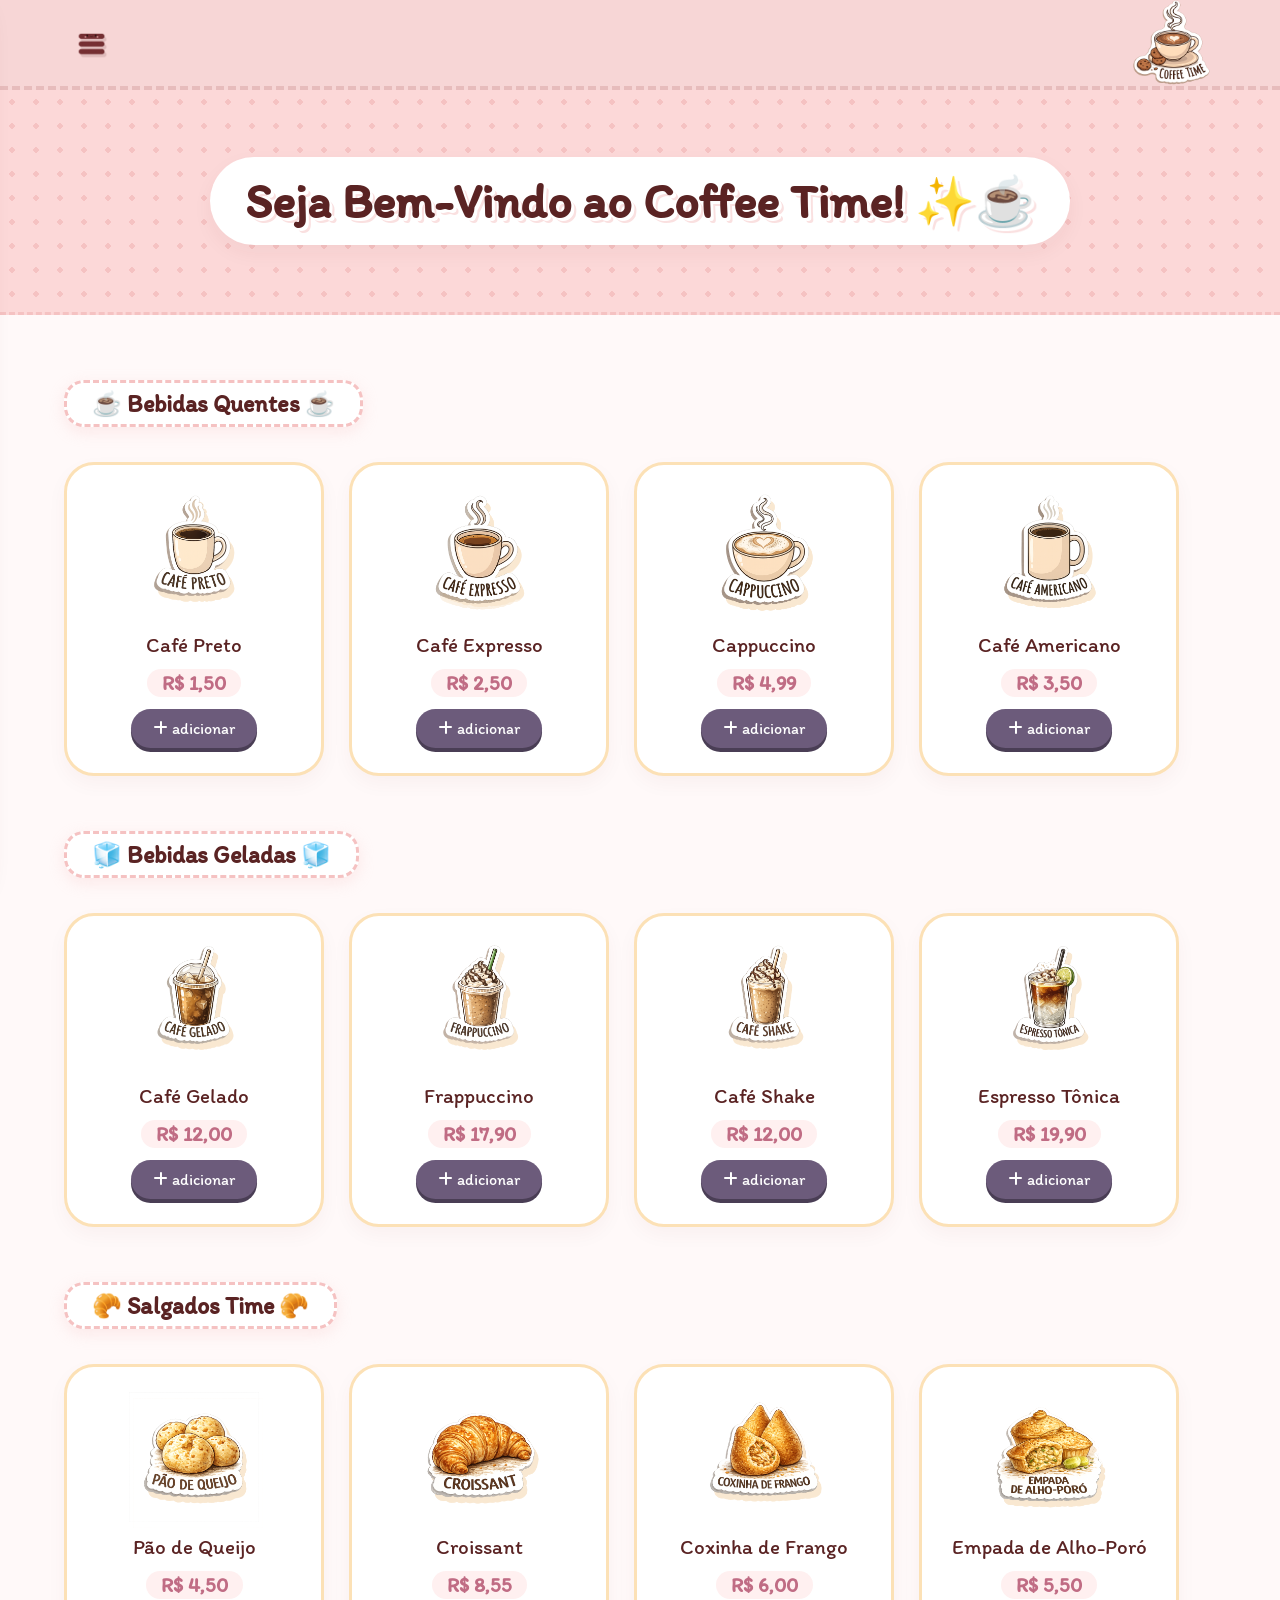
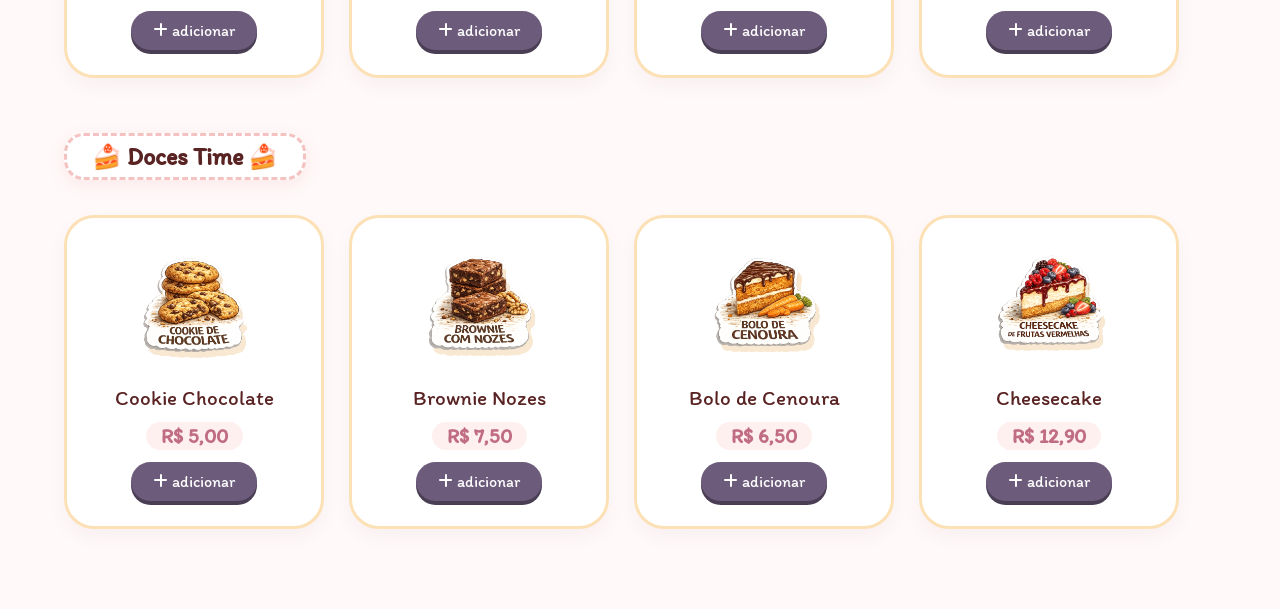
==== index.html @ a7d46ac8 "Configurações" ====
<!DOCTYPE html>
<html lang="pt-BR">

<head>
  <meta charset="UTF-8">
  <meta name="viewport" content="width=device-width, initial-scale=1.0">
  <title>Coffee Time</title>
  <link rel="stylesheet" href="https://cdnjs.cloudflare.com/ajax/libs/font-awesome/6.4.2/css/all.min.css">
  <link href="https://fonts.googleapis.com/css2?family=Itim&display=swap" rel="stylesheet">
  <link rel="stylesheet" href="style.css">
</head>

<body>
  <input type="checkbox" id="menu" class="menu-check" aria-hidden="true" tabindex="-1">

  <input type="radio" name="popup-grupo" id="popup-fechar-todos" class="popup-toggle" checked aria-hidden="true"
    tabindex="-1">
  <input type="radio" name="popup-grupo" id="popup-login-controle" class="popup-toggle" aria-hidden="true"
    tabindex="-1">
  <input type="radio" name="popup-grupo" id="popup-senha-controle" class="popup-toggle" aria-hidden="true"
    tabindex="-1">
  <input type="radio" name="popup-grupo" id="popup-registro-controle" class="popup-toggle" aria-hidden="true"
    tabindex="-1">
  <input type="radio" name="popup-grupo" id="popup-contato-controle" class="popup-toggle" aria-hidden="true"
    tabindex="-1">
  <input type="radio" name="popup-grupo" id="popup-config-controle" class="popup-toggle" aria-hidden="true"
    tabindex="-1">

  <nav class="sidebar" role="navigation" aria-label="Menu Lateral">
    <label for="menu" class="botao-fechar" tabindex="0" role="button" aria-label="Fechar menu lateral"
      onkeydown="if(event.key==='Enter'||event.key===' '){this.click(); event.preventDefault();}">&times;</label>

    <label for="popup-login-controle" class="usuario-menu" tabindex="0" role="button"
      aria-label="Área do usuário: Entrar ou Registrar"
      onkeydown="if(event.key==='Enter'||event.key===' '){this.click(); event.preventDefault()}">
      <div class="foto-perfil"><i class="fas fa-user-cookie" aria-hidden="true"></i></div>
      <span id="nome-usuario-sidebar">Entrar / Registrar</span>
    </label>

    <a href="#" id="btn-carrinho"><i class="fas fa-shopping-cart" aria-hidden="true"></i> <span>Carrinho</span></a>

    <label for="popup-contato-controle" class="link-menu-label" tabindex="0" role="button"
      onkeydown="if(event.key==='Enter'||event.key===' '){this.click(); event.preventDefault()}">
      <i class="fas fa-envelope" aria-hidden="true"></i> <span>Contato</span>
    </label>

    <a href="#" id="btn-acessibilidade"><i class="fas fa-universal-access" aria-hidden="true"></i>
      <span>Acessibilidade</span></a>
    
    <label for="popup-config-controle" class="link-menu-label" tabindex="0" role="button"
      onkeydown="if(event.key==='Enter'||event.key===' '){this.click(); event.preventDefault()}">
      <i class="fas fa-cog" aria-hidden="true"></i> <span>Configurações</span>
    </label>

    <a href="#"><i class="fas fa-question-circle" aria-hidden="true"></i> <span>Ajuda</span></a>
    <a href="#"><i class="fas fa-info-circle" aria-hidden="true"></i> <span>Sobre nós</span></a>
  </nav>

  <header class="topo">
    <div class="menu-container">
      <label for="menu" class="botao-menu" tabindex="0" role="button" aria-label="Abrir menu de navegação"
        onkeydown="if(event.key==='Enter'||event.key===' '){this.click(); event.preventDefault()}">
        <img src="imagens/menu-fofo.png" alt="Ícone de três barras horizontais para abrir o menu">
      </label>
    </div>
    <img src="imagens/Logo_Coffee_Time.png" alt="Logótipo Coffee Time - Uma xícara de café estilizada com corações"
      class="logo">
  </header>

  <section class="hero">
    <h1>Seja Bem-Vindo ao Coffee Time! ✨☕</h1>
  </section>

  <div class="popup-overlay login-overlay">
    <div class="popup-conteudo">
      <label for="popup-fechar-todos" class="popup-fechar">&times;</label>
      <h2 class="titulo-popup">✨ Área de Login ✨</h2>
      <form id="formulario-login" class="formulario-estilo" onsubmit="return false;">
        <input type="text" id="campo-usuario" placeholder="Usuário ou E-mail" required>
        <input type="password" placeholder="Senha" required>
        <button type="submit" class="btn-laranja">Entrar</button>
        <div class="botoes-alternativos">
          <label for="popup-senha-controle" class="link-clicavel">Esqueci a senha</label>
          <label for="popup-registro-controle" class="link-clicavel">Ainda não tem conta? Registrar</label>
        </div>
      </form>
    </div>
  </div>

  <div class="popup-overlay senha-overlay">
    <div class="popup-conteudo">
      <label for="popup-fechar-todos" class="popup-fechar">&times;</label>
      <h2 class="titulo-popup">🌸 Recuperar Senha 🌸</h2>
      <p class="texto-popup">Insira seu e-mail para receber as instruções de recuperação.</p>
      <form id="formulario-recuperar" class="formulario-estilo" onsubmit="return false;">
        <input type="email" id="campo-email-recuperar" placeholder="Seu e-mail cadastrado" required>
        <button type="submit" class="btn-laranja">Enviar Instruções</button>
        <div class="botoes-alternativos">
          <label for="popup-login-controle" class="link-clicavel">Voltar para o Login</label>
        </div>
      </form>
    </div>
  </div>

  <div class="popup-overlay registro-overlay">
    <div class="popup-conteudo">
      <label for="popup-fechar-todos" class="popup-fechar">&times;</label>
      <h2 class="titulo-popup">🌱 Criar Conta 🌱</h2>
      <form id="formulario-registro" class="formulario-estilo">
        <input type="text" id="campo-nome-registro" placeholder="Nome Completo" required>
        <input type="text" id="campo-usuario-registro" placeholder="Usuario" required>
        <input type="email" placeholder="E-mail" required>
        <input type="password" id="campo-senha-registro" placeholder="Criar senha" required>
        <input type="password" id="campo-confirmar-senha-registro" placeholder="Confirme sua senha" required>
        <button type="submit" class="btn-laranja">Cadastrar</button>
        <div class="botoes-alternativos">
          <label for="popup-login-controle" class="link-clicavel">Já tem uma conta? Entrar</label>
        </div>
      </form>
    </div>
  </div>

  <div class="popup-overlay contato-overlay">
    <div class="popup-conteudo">
      <label for="popup-fechar-todos" class="popup-fechar">&times;</label>
      <h2 class="titulo-popup">💌 Fale Conosco 💌</h2>
      <form id="formulario-contato" class="formulario-estilo" onsubmit="return false;">
        <input type="text" id="campo-nome-contato" placeholder="Seu Nome" required>
        <input type="email" placeholder="Seu E-mail" required>
        <input type="text" placeholder="Assunto" required>
        <textarea placeholder="Escreva sua mensagem aqui..." class="textarea-contato" rows="4" required></textarea>
        <button type="submit" class="btn-laranja">Enviar Mensagem</button>
      </form>
    </div>
  </div>

  <div class="popup-overlay config-overlay">
    <div class="popup-conteudo">
      <label for="popup-fechar-todos" class="popup-fechar">&times;</label>
      <h2 class="titulo-popup">⚙️ Configurações ⚙️</h2>
      <form id="formulario-config" class="formulario-estilo" onsubmit="return false;">
        
        <div class="item-config">
          <label for="cfg-notificacoes">🔔 Receber Promoções</label>
          <input type="checkbox" id="cfg-notificacoes" checked>
        </div>

        <div class="item-config">
          <label for="cfg-salvar-dados">💾 Lembrar Dados de Entrega</label>
          <input type="checkbox" id="cfg-salvar-dados" checked>
        </div>

        <div class="item-config-seletor">
          <label for="cfg-moeda">🪙 Moeda Preferencial:</label>
          <select id="cfg-moeda" class="seletor-config">
            <option value="BRL">Real (R$)</option>
            <option value="USD">Dólar ($)</option>
          </select>
        </div>

        <button type="submit" class="btn-laranja" style="margin-top: 15px;">Salvar Preferências ✨</button>
      </form>
    </div>
  </div>

  <div id="popup-acessibilidade" class="modal-acessibilidade">
    <div class="conteudo-modal-acc">
      <div class="topo-modal-acc">
        <h3>✨ Opções de Acessibilidade</h3>
        <button id="fechar-acessibilidade" class="btn-fechar-acc">&times;</button>
      </div>

      <div class="opcoes-acc">
        <div class="item-acc">
          <label for="acc-contraste">🖤 Alto Contraste</label>
          <input type="checkbox" id="acc-contraste">
        </div>

        <div class="item-acc-botoes">
          <span>🔍 Tamanho do Texto</span>
          <div class="grupo-botoes">
            <button id="acc-diminuir" title="Diminuir Texto">A-</button>
            <button id="acc-aumentar" title="Aumentar Texto">A+</button>
          </div>
        </div>

        <div class="item-acc">
          <label for="acc-sublinhado">🔗 Sublinhar Links</label>
          <input type="checkbox" id="acc-sublinhado">
        </div>

        <div class="item-acc">
          <label for="acc-inverter">🔄 Inverter Cores</label>
          <input type="checkbox" id="acc-inverter">
        </div>
      </div>
    </div>
  </div>

  <div id="modal-carrinho" class="modal-carrinho-fofo" style="display: none;">
    <div class="conteudo-carrinho">
      <div class="topo-carrinho">
        <h2>🛒 Seu Carrinho</h2>
        <button id="btn-fechar-carrinho">&times;</button>
      </div>

      <div id="itens-do-carrinho"></div>

      <div class="total-carrinho">
        <span>Total:</span>
        <span id="valor-total-carrinho">R$ 0,00</span>
      </div>

      <div class="dados-entrega-carrinho"
        style="padding: 10px; background: #FFF5E4; border-radius: 10px; margin-top: 10px; font-family: 'Itim'; text-align: left;">
        <h4 style="margin: 0 0 10px 0; color: #5A2323;">✨ Detalhes do Pedido</h4>

        <div style="margin-bottom: 8px;">
          <input type="text" id="cart-nome-cliente" placeholder="Seu Nome Completo"
            style="width: 100%; padding: 6px; border: 1px solid #FCE1B6; border-radius: 5px;" required>
        </div>

        <div style="margin-bottom: 8px;">
          <label style="color: #5A2323;">Opção de Retirada:</label>
          <select id="cart-tipo-entrega"
            style="width: 100%; padding: 6px; border: 1px solid #FCE1B6; border-radius: 5px;">
            <option value="Retirada">Retirada no Balcão 🏪</option>
            <option value="Delivery">Delivery / Entrega 🏍️</option>
          </select>
        </div>

        <div id="bloco-endereco-entrega" style="margin-bottom: 8px; display: none;">
          <input type="text" id="cart-endereco-cliente" placeholder="Endereço de Entrega (Rua, Nº, Bairro)"
            style="width: 100%; padding: 6px; border: 1px solid #FCE1B6; border-radius: 5px;">
        </div>

        <div style="margin-bottom: 8px;">
          <label style="color: #5A2323;">Forma de Pagamento:</label>
          <select id="cart-forma-pagamento"
            style="width: 100%; padding: 6px; border: 1px solid #FCE1B6; border-radius: 5px;">
            <option value="Pix">Pix ✨</option>
            <option value="Cartão">Cartão de Crédito/Débito 💳</option>
            <option value="Dinheiro">Dinheiro 💵</option>
          </select>
        </div>
      </div>

      <button id="btn-finalizar-pedido" style="margin-top: 15px;">Finalizar Pedido ✨</button>
    </div>
  </div>

  <main class="produtos">

    <h2><span class="titulo-categoria">☕ Bebidas Quentes ☕</span></h2>
    <div class="carrossel-container">
      <div class="grid">
        <div class="card">
          <img src="imagens/cafe-preto.png" alt="Café Preto" class="imagem-sticker">
          <h3>Café Preto</h3>
          <p class="preco">R$ 1,50</p>
          <button class="btn-adicionar"><i class="fas fa-plus"></i> adicionar</button>
        </div>
        <div class="card">
          <img src="imagens/cafe-expresso.png" alt="Café Expresso" class="imagem-sticker">
          <h3>Café Expresso</h3>
          <p class="preco">R$ 2,50</p>
          <button class="btn-adicionar"><i class="fas fa-plus"></i> adicionar</button>
        </div>
        <div class="card">
          <img src="imagens/cafe-cappuccino.png" alt="Cappuccino" class="imagem-sticker">
          <h3>Cappuccino</h3>
          <p class="preco">R$ 4,99</p>
          <button class="btn-adicionar"><i class="fas fa-plus"></i> adicionar</button>
        </div>
        <div class="card">
          <img src="imagens/cafe-americano.png" alt="Café Americano" class="imagem-sticker">
          <h3>Café Americano</h3>
          <p class="preco">R$ 3,50</p>
          <button class="btn-adicionar"><i class="fas fa-plus"></i> adicionar</button>
        </div>
      </div>
    </div>

    <h2><span class="titulo-categoria">🧊 Bebidas Geladas 🧊</span></h2>
    <div class="carrossel-container">
      <div class="grid">
        <div class="card">
          <img src="imagens/cafe-gelado.png" alt="Café Gelado" class="imagem-sticker">
          <h3>Café Gelado</h3>
          <p class="preco">R$ 12,00</p>
          <button class="btn-adicionar"><i class="fas fa-plus"></i> adicionar</button>
        </div>
        <div class="card">
          <img src="imagens/frappuccino.png" alt="Frappuccino" class="imagem-sticker">
          <h3>Frappuccino</h3>
          <p class="preco">R$ 17,90</p>
          <button class="btn-adicionar"><i class="fas fa-plus"></i> adicionar</button>
        </div>
        <div class="card">
          <img src="imagens/cafe-shake.png" alt="Café Shake" class="imagem-sticker">
          <h3>Café Shake</h3>
          <p class="preco">R$ 12,00</p>
          <button class="btn-adicionar"><i class="fas fa-plus"></i> adicionar</button>
        </div>
        <div class="card">
          <img src="imagens/espresso-tonica.png" alt="Espresso Tônica" class="imagem-sticker">
          <h3>Espresso Tônica</h3>
          <p class="preco">R$ 19,90</p>
          <button class="btn-adicionar"><i class="fas fa-plus"></i> adicionar</button>
        </div>
      </div>
    </div>

    <h2><span class="titulo-categoria">🥐 Salgados Time 🥐</span></h2>
    <div class="carrossel-container">
      <div class="grid">
        <div class="card">
          <img src="imagens/pao-de-queijo.png" alt="Pão de Queijo" class="imagem-sticker">
          <h3>Pão de Queijo</h3>
          <p class="preco">R$ 4,50</p>
          <button class="btn-adicionar"><i class="fas fa-plus"></i> adicionar</button>
        </div>
        <div class="card">
          <img src="imagens/croissant.png" alt="Croissant" class="imagem-sticker">
          <h3>Croissant</h3>
          <p class="preco">R$ 8,55</p>
          <button class="btn-adicionar"><i class="fas fa-plus"></i> adicionar</button>
        </div>
        <div class="card">
          <img src="imagens/coxinha-de-frango.png" alt="Coxinha de Frango" class="imagem-sticker">
          <h3>Coxinha de Frango</h3>
          <p class="preco">R$ 6,00</p>
          <button class="btn-adicionar"><i class="fas fa-plus"></i> adicionar</button>
        </div>
        <div class="card">
          <img src="imagens/empada-de-alho-poro.png" alt="Empada de Alho-Poró" class="imagem-sticker">
          <h3>Empada de Alho-Poró</h3>
          <p class="preco">R$ 5,50</p>
          <button class="btn-adicionar"><i class="fas fa-plus"></i> adicionar</button>
        </div>
      </div>
    </div>

    <h2><span class="titulo-categoria">🍰 Doces Time 🍰</span></h2>
    <div class="carrossel-container">
      <div class="grid">
        <div class="card">
          <img src="imagens/cookie-de-chocolate.png" alt="Cookie de Chocolate" class="imagem-sticker">
          <h3>Cookie Chocolate</h3>
          <p class="preco">R$ 5,00</p>
          <button class="btn-adicionar"><i class="fas fa-plus"></i> adicionar</button>
        </div>
        <div class="card">
          <img src="imagens/brownie-com-nozes.png" alt="Brownie com Nozes" class="imagem-sticker">
          <h3>Brownie Nozes</h3>
          <p class="preco">R$ 7,50</p>
          <button class="btn-adicionar"><i class="fas fa-plus"></i> adicionar</button>
        </div>
        <div class="card">
          <img src="imagens/bolo-de-cenoura.png" alt="Bolo de Cenoura" class="imagem-sticker">
          <h3>Bolo de Cenoura</h3>
          <p class="preco">R$ 6,50</p>
          <button class="btn-adicionar"><i class="fas fa-plus"></i> adicionar</button>
        </div>
        <div class="card">
          <img src="imagens/cheesecake-de-frutas-vermelhas.png" alt="Cheesecake de Frutas Vermelhas"
            class="imagem-sticker">
          <h3>Cheesecake</h3>
          <p class="preco">R$ 12,90</p>
          <button class="btn-adicionar"><i class="fas fa-plus"></i> adicionar</button>
        </div>
      </div>
    </div>

  </main>

  <script src="loja.js"></script>
</body>

</html>
---- style.css ----
/*ANOTAÇÕES DE PAULA: 
  Use esses espaços com barra e * para fazer anotações, 
  deixar lembretes, dicas e explições de cada coisa do codigo faz.
  Isso deixará o código mais organizado e menus confuso. 
  Bjs da Paula <3 */

/*CONFIGURAÇÕES GERAIS*/
* {
  margin: 0;
  padding: 0;
  box-sizing: border-box;
}

html {
  font-size: 16px; /* Base para o cálculo do rem */
}

body {
  font-family: 'Itim', cursive, sans-serif;
  background: #FFF9F9;
  overflow-x: hidden;
  color: #5A2323;
}

/*HEADER / TOPO*/
.topo {
  height: 90px;
  background: #F7D6D6;
  display: flex;
  align-items: center;
  justify-content: space-between;
  padding: 0 5%;
  position: sticky;
  top: 0;
  z-index: 1000;
  border-bottom: 4px dashed #E7BCBC;
  /*Borda tracejada estilo craft*/
}

.logo {
  height: 90px;
  width: auto;
  transition: transform 0.3s ease;
}

.logo:hover {
  transform: scale(1.08) rotate(2deg);
  /*Efeito dinâmico fofo ao passar o mouse*/
}

.botao-menu {
  display: inline-block;
  transition: transform 0.2s ease;
}

.botao-menu:hover {
  transform: scale(1.1);
}

.botao-menu img {
  width: 55px;
  cursor: pointer;
  filter: drop-shadow(2px 3px 0px rgba(90, 35, 35, 0.15));
}

/*SIDEBAR*/
.menu-check,
.popup-toggle {
  display: none !important;
}

.sidebar {
  position: fixed;
  top: 0;
  left: -280px;
  width: 260px;
  height: 100vh;
  background: #FFF0F0;
  transition: all 0.4s cubic-bezier(0.175, 0.885, 0.32, 1.275);
  z-index: 9999;
  display: flex;
  flex-direction: column;
  box-shadow: 5px 0 25px rgba(90, 35, 35, 0.15);
  border-radius: 0 30px 30px 0;
  /*Bordas arredondadas*/
}

.menu-check:checked~.sidebar {
  left: 0;
}

.botao-fechar {
  position: absolute;
  top: 15px;
  right: 20px;
  font-size: 2rem; /* Mudado de 32px para relativo (2rem) */
  color: #A64B2A;
  cursor: pointer;
  font-weight: bold;
  transition: transform 0.2s;
}

.botao-fechar:hover {
  transform: scale(1.2) rotate(90deg);
  color: #5A2323;
}

/*LINK DA SIDEBAR*/
.usuario-menu {
  display: flex;
  align-items: center;
  gap: 12px;
  background: #FADCA5;
  padding: 35px 20px;
  cursor: pointer;
  border-bottom: 3px dashed #E9B360;
  border-radius: 0 30px 0 0;
}

.foto-perfil {
  width: 50px;
  height: 50px;
  background: #fff;
  border-radius: 50%;
  border: 3px solid #5A2323;
  display: flex;
  align-items: center;
  justify-content: center;
  font-size: 20px;
  color: #E9B360;
  box-shadow: inset 0 2px 5px rgba(0, 0, 0, 0.1);
}

.usuario-menu span {
  font-size: 1.125rem;
  color: #5A2323;
  font-weight: bold;
}

.sidebar a,
.link-menu-label {
  display: flex;
  align-items: center;
  gap: 15px;
  padding: 16px 22px;
  color: #5A2323;
  text-decoration: none;
  font-size: 1.125rem; /* Mudado de 18px para relativo (1.125rem) */
  cursor: pointer;
  transition: all 0.2s ease;
  border-radius: 15px;
  margin: 2px 10px;
}

.sidebar a:hover,
.link-menu-label:hover {
  background-color: #F7D6D6;
  color: #5A2323;
  transform: translateX(8px);
}

.sidebar i,
.link-menu-label i {
  width: 24px;
  text-align: center;
  font-size: 18px;
  color: #C06C84;
}

/*SEÇÃO HERO*/
.hero {
  min-height: 25vh;
  background-color: #FCD8D8;
  background-image: radial-gradient(#F5C2C2 15%, transparent 16%);
  background-size: 24px 24px;
  display: flex;
  align-items: center;
  justify-content: center;
  padding: 30px;
  border-bottom: 3px dashed #F5C2C2;
}

.hero h1 {
  font-size: clamp(1.8rem, 6vw, 3rem);
  color: #5A2323;
  text-shadow: 3px 3px 0px #ffffff, 5px 5px 0px rgba(245, 194, 194, 0.5);
  text-align: center;
  background: white;
  padding: 15px 35px;
  border-radius: 50px;
  box-shadow: 0 8px 20px rgba(90, 35, 35, 0.05);
}

/*POPUPS E POPUP OVERLAYS COM RADIO BUTTONS*/
.popup-overlay {
  position: fixed;
  inset: 0;
  background: rgba(90, 35, 35, 0.4);
  /*backdrop harmônico*/
  backdrop-filter: blur(4px);
  display: none;
  justify-content: center;
  align-items: center;
  z-index: 10000;
  padding: 20px;
}

/*Mapeamento de ativação via Radio Buttons*/
#popup-login-controle:checked~.login-overlay,
#popup-senha-controle:checked~.senha-overlay,
#popup-registro-controle:checked~.registro-overlay,
#popup-contato-controle:checked~.contato-overlay,
#popup-config-controle:checked~.config-overlay {
  display: flex;
}

.popup-conteudo {
  background: #FCE1B6;
  width: 100%;
  max-width: 420px;
  padding: 40px 30px;
  border-radius: 30px;
  position: relative;
  text-align: center;
  box-shadow: 0 15px 35px rgba(90, 35, 35, 0.2);
  border: 4px solid #FFF;
  animation: popupAparecer 0.4s cubic-bezier(0.175, 0.885, 0.32, 1.15);
}

/*A regra @keyframes permite controlar as etapas de uma animação especificando o visual do elemento em diferentes momentos. 
Você determina o que acontece desde o início (0%)) até o final da animação (100%)
Para um efeito de "pop-up", ele geralmente faz o elemento crescer do tamanho zero até o tamanho normal e surgir na tela, 
podendo adicionar um efeito de "quicar" (bounce)*/
@keyframes popupAparecer {
  from {
    transform: scale(0.8);
    opacity: 0;
  }

  to {
    transform: scale(1);
    opacity: 1;
  }
}

.titulo-popup {
  font-size: 1.625rem;
  color: #5A2323;
  margin-bottom: 20px;
}

.texto-popup {
  color: #723D3D;
  margin-bottom: 20px;
  font-size: 1rem;
}

.popup-fechar {
  position: absolute;
  top: 15px;
  right: 20px;
  font-size: 28px;
  color: #5A2323;
  cursor: pointer;
  font-weight: bold;
  transition: transform 0.2s;
}

.popup-fechar:hover {
  transform: scale(1.2);
}

/*FORMULÁRIOS COMPARTILHADOS*/
.formulario-estilo input,
.textarea-contato {
  width: 100%;
  padding: 14px 18px;
  margin-bottom: 15px;
  border: 2px solid #ffffff;
  border-radius: 18px;
  font-size: 1rem; /* Mudado de 16px para relativo (1rem) */
  outline: none;
  font-family: 'Itim', cursive;
  color: #5A2323;
  box-shadow: 0 4px 10px rgba(0, 0, 0, 0.02);
  transition: all 0.2s ease;
}

.formulario-estilo input:focus,
.textarea-contato:focus {
  border-color: #C06C84;
  box-shadow: 0 0 0 4px rgba(192, 108, 132, 0.15);
}

.textarea-contato {
  resize: none;
}

.btn-laranja {
  width: 100%;
  padding: 15px;
  background-color: #E28929;
  color: white;
  border: none;
  border-radius: 18px;
  font-size: 1.125rem;
  font-weight: bold;
  cursor: pointer;
  transition: all 0.3s cubic-bezier(0.175, 0.885, 0.32, 1.275);
  font-family: 'Itim', cursive;
  box-shadow: 0 6px 0px #B36210;
  margin-bottom: 10px;
}

.btn-laranja:hover {
  background-color: #ED9A3B;
  transform: translateY(-2px);
  box-shadow: 0 8px 0px #B36210;
}

.btn-laranja:active {
  transform: translateY(4px);
  box-shadow: 0 2px 0px #B36210;
}

/*ESTILOS DO POPUP DE CONFIGURAÇÃO*/
.item-config {
  display: flex;
  justify-content: space-between;
  align-items: center;
  padding: 12px 5px;
  border-bottom: 1px dashed #ffffff;
  font-size: 1.1rem;
  color: #5A2323;
  text-align: left;
}

.item-config label {
  cursor: pointer;
  flex-grow: 1;
}

.item-config input[type="checkbox"] {
  width: 20px;
  height: 20px;
  cursor: pointer;
  margin-bottom: 0;
}

.item-config-seletor {
  display: flex;
  flex-direction: column;
  gap: 8px;
  padding: 12px 5px;
  text-align: left;
  font-size: 1.1rem;
}

.seletor-config {
  width: 100%;
  padding: 10px;
  border-radius: 12px;
  border: 2px solid #ffffff;
  font-family: 'Itim', cursive;
  color: #5A2323;
  background-color: #ffffff;
  outline: none;
}

/*Ajustes de redirecionamento interno dos links nos Popups*/
.botoes-alternativos {
  display: flex;
  flex-direction: column;
  align-items: center;
  gap: 12px;
  margin-top: 20px;
}

.link-clicavel {
  color: #723D3D;
  text-decoration: none;
  border-bottom: 2px dashed #C06C84;
  font-size: 1rem;
  cursor: pointer;
  padding-bottom: 2px;
  transition: color 0.2s;
}

.link-clicavel:hover {
  color: #C06C84;
}

/* POPUP MODAL DE ACESSIBILIDADE */
.modal-acessibilidade {
    position: fixed;
    top: 0;
    left: 0;
    width: 100%;
    height: 100%;
    background-color: rgba(90, 35, 35, 0.4); /* Tom de café transparente */
    display: flex;
    justify-content: center;
    align-items: center;
    z-index: 10000;
    opacity: 0;
    pointer-events: none;
    transition: opacity 0.3s ease;
}

/* Quando tiver a classe 'ativo', o popup aparece */
.modal-acessibilidade.ativo {
    opacity: 1;
    pointer-events: auto;
}

.conteudo-modal-acc {
    background-color: white;
    padding: 25px;
    border-radius: 20px;
    width: 90%;
    max-width: 360px;
    box-shadow: 0 10px 30px rgba(90, 35, 35, 0.15);
    border: 3px solid #FCE1B6;
}

.topo-modal-acc {
    display: flex;
    justify-content: space-between;
    align-items: center;
    margin-bottom: 20px;
    border-bottom: 2px dashed #FCE1B6;
    padding-bottom: 12px;
}

.topo-modal-acc h3 {
    color: #5A2323;
    margin: 0;
    font-size: 1.25rem;
}

.btn-fechar-acc {
    background: #FFF0F0;
    border: none;
    font-size: 28px;
    cursor: pointer;
    color: #C06C84;
    width: 35px;
    height: 35px;
    border-radius: 50%;
    display: flex;
    align-items: center;
    justify-content: center;
    transition: all 0.2s;
}

.btn-fechar-acc:hover {
    background: #C06C84;
    color: white;
}

/* OPÇÕES INTERNAS */
.item-acc, .item-acc-botoes {
    display: flex;
    justify-content: space-between;
    align-items: center;
    padding: 14px 0;
    border-bottom: 1px dashed #F5EBE6;
    font-size: 1.125rem;
    color: #5A2323;
}

.item-acc label { cursor: pointer; flex-grow: 1; }
.item-acc input[type="checkbox"] { width: 18px; height: 18px; cursor: pointer; }

/*ACESSIBILIDADE ATIVA*/

/* 1. Alto Contraste */
body.acc-alto-contraste {
    background-color: #000000 !important;
    background-image: none !important;
    color: #FFFFFF !important;
}

body.acc-alto-contraste h1,
body.acc-alto-contraste h2,
body.acc-alto-contraste h3,
body.acc-alto-contraste p,
body.acc-alto-contraste span,
body.acc-alto-contraste label {
    background: #000000 !important;
    color: #FFFF00 !important;
    text-shadow: none !important;
}

body.acc-alto-contraste .topo,
body.acc-alto-contraste .sidebar,
body.acc-alto-contraste .card,
body.acc-alto-contraste .popup-conteudo,
body.acc-alto-contraste .conteudo-modal-acc,
body.acc-alto-contraste .usuario-menu {
    background-color: #000000 !important;
    border: 3px solid #FFFF00 !important;
    box-shadow: none !important;
}

body.acc-alto-contraste .btn-laranja,
body.acc-alto-contraste .btn-adicionar,
body.acc-alto-contraste #btn-finalizar-pedido,
body.acc-alto-contraste .btn-fechar-acc,
body.acc-alto-contraste #btn-fechar-carrinho {
    background-color: #000000 !important;
    color: #FFFF00 !important;
    border: 2px solid #FFFF00 !important;
    box-shadow: none !important;
    border-radius: 4px !important;
}

body.acc-alto-contraste .btn-laranja:hover,
body.acc-alto-contraste .btn-adicionar:hover,
body.acc-alto-contraste .sidebar a:hover,
body.acc-alto-contraste .link-menu-label:hover {
    background-color: #FFFF00 !important;
    color: #000000 !important;
}

body.acc-alto-contraste .sidebar a:hover span,
body.acc-alto-contraste .link-menu-label:hover span {
    background-color: #FFFF00 !important;
    color: #000000 !important;
}

body.acc-alto-contraste input,
body.acc-alto-contraste textarea,
body.acc-alto-contraste select {
    background-color: #000000 !important;
    color: #FFFFFF !important;
    border: 2px solid #FFFF00 !important;
}

body.acc-alto-contraste img,
body.acc-alto-contraste i {
    filter: brightness(1.2) contrast(1.5) !important; /* Deixa os ícones/imagens super acesos */
    background: transparent !important;
}

body.acc-alto-contraste .imagem-sticker,
body.acc-alto-contraste .botao-menu img,
body.acc-alto-contraste .logo {
    filter: drop-shadow(2px 2px 0px #FFFF00) drop-shadow(-2px -2px 0px #FFFF00) !important;
}

/* 2. Tamanho do Texto*/
.grupo-botoes button {
    background-color: #FFF0F0;
    border: 2px solid #FCE1B6;
    color: #5A2323;
    padding: 6px 14px;
    font-weight: bold;
    font-family: 'Itim', cursive;
    cursor: pointer;
    border-radius: 10px;
    margin-left: 5px;
    transition: all 0.2s;
    font-size: 1rem;
}

.grupo-botoes button:hover {
    background-color: #FCE1B6;
    transform: scale(1.05);
}

/* 3. Links e Botões Sublinhados */
body.acc-links-sublinhados a, 
body.acc-links-sublinhados button,
body.acc-links-sublinhados label {
    text-decoration: underline !important;
}

/* 4. Inverter Cores */
html.acc-inverter-cores {
  filter: invert(1) hue-rotate(180deg);
}

html.acc-inverter-cores .foto-perfil,
html.acc-inverter-cores .avatar-func,
html.acc-inverter-cores i {
  filter: invert(1) hue-rotate(180deg);
}

/*ACESSIBILIDADE (FOCO VISUAL)*/
/* Cria uma borda visível ao navegar via teclado (Tab) */
[tabindex="0"]:focus-visible,
a:focus-visible,
button:focus-visible,
input:focus-visible,
textarea:focus-visible,
select:focus-visible {
  outline: 3px solid #C06C84 !important;
  outline-offset: 3px;
}

/*Dá um feedback visual extra nos botões customizados quando focados*/
.link-clicavel:focus-visible,
.botao-menu:focus-visible,
.botao-fechar:focus-visible,
.link-menu-label:focus-visible {
  transform: scale(1.05);
  color: #C06C84;
}

/*PRODUTOS*/
.produtos {
  padding: 30px 0 60px 0;
}

.produtos h2 {
  text-align: left;
  margin: 35px 0 15px 0;
  padding: 0 5%;
}

.titulo-categoria {
  display: inline-block;
  background-color: #FFF;
  color: #5A2323;
  border: 3px dashed #F5C2C2;
  border-radius: 20px;
  padding: 6px 25px;
  font-size: 1.5rem; /* Equivalente a 24px */
  box-shadow: 0 5px 15px rgba(245, 194, 194, 0.3);
}

/*SCROLL CONTAINER (CARROSSEL)*/
.carrossel-container {
  max-width: 1300px;
  margin: 0 auto;
  position: relative;
}

.grid {
  display: flex;
  overflow-x: auto;
  scroll-behavior: smooth;
  gap: 25px;
  padding: 20px 5%;
  scroll-snap-type: x mandatory;
  -webkit-overflow-scrolling: touch;
}

/*Barra de rolagem horizontal*/
.grid::-webkit-scrollbar {
  height: 8px;
}

.grid::-webkit-scrollbar-track {
  background: #FFF0F0;
  border-radius: 10px;
}

.grid::-webkit-scrollbar-thumb {
  background: #F7D6D6;
  border-radius: 10px;
  border: 2px solid #FFF0F0;
}

/*CARDS DOS PRODUTOS ESTILO ADESIVO/STICKER*/
.card {
  flex: 0 0 260px;
  scroll-snap-align: center;
  background: #FFF;
  padding: 25px 20px;
  border-radius: 30px;
  text-align: center;
  display: flex;
  flex-direction: column;
  align-items: center;
  justify-content: space-between;
  gap: 12px;
  border: 3px solid #FCE1B6;
  box-shadow: 0 8px 20px rgba(90, 35, 35, 0.04);
  transition: all 0.3s cubic-bezier(0.175, 0.885, 0.32, 1.275);
}

.card:hover {
  transform: translateY(-8px) scale(1.02);
  border-color: #F5C2C2;
  box-shadow: 0 15px 30px rgba(245, 194, 194, 0.4);
}

.imagem-sticker {
  width: 130px;
  height: 130px;
  object-fit: contain;
  filter: drop-shadow(4px 6px 0px rgba(241, 197, 139, 0.4));
  transition: transform 0.3s ease;
}

.card:hover .imagem-sticker {
  transform: scale(1.1) rotate(-3deg);
}

.card h3 {
  color: #5A2323;
  font-size: 1.3125rem;
  font-weight: normal;
}

.card p.preco {
  color: #C06C84;
  font-size: 1.25rem;
  font-weight: bold;
  background: #FFF0F0;
  padding: 2px 15px;
  border-radius: 30px;
}

.btn-adicionar {
  background: #6C5B7B;
  color: #fff;
  border: none;
  padding: 10px 22px;
  border-radius: 20px;
  font-family: 'Itim', cursive;
  font-size: 16px;
  cursor: pointer;
  box-shadow: 0 4px 0px #4A3E55;
  transition: all 0.2s ease;
}

.btn-adicionar:hover {
  background: #7B698D;
  transform: translateY(-2px);
  box-shadow: 0 6px 0px #4A3E55;
}

.btn-adicionar:active {
  transform: translateY(2px);
  box-shadow: 0 2px 0px #4A3E55;
}

/*Carrinho*/
.modal-carrinho-fofo {
  position: fixed;
  top: 0;
  left: 0;
  width: 100%;
  height: 100%;
  background: rgba(90, 35, 35, 0.4);
  /* Fundo escurinho leve atrás */
  display: flex;
  align-items: center;
  justify-content: center;
  z-index: 5000;
  padding: 20px;
}

.conteudo-carrinho {
  background: #FFFDF9;
  border: 4px dashed #F5C2C2;
  border-radius: 30px;
  width: 100%;
  max-width: 420px;
  padding: 25px;
  box-shadow: 0 15px 30px rgba(90, 35, 35, 0.1);
  animation: abrirFofo 0.3s ease-out;
}

.topo-carrinho {
  display: flex;
  justify-content: space-between;
  align-items: center;
  border-bottom: 3px solid #FCE1B6;
  padding-bottom: 12px;
  margin-bottom: 15px;
}

.topo-carrinho h2 {
  font-size: 22px;
  color: #5A2323;
  margin: 0;
}

#btn-fechar-carrinho {
  background: #FFF0F0;
  border: none;
  color: #C06C84;
  font-size: 28px;
  cursor: pointer;
  width: 35px;
  height: 35px;
  border-radius: 50%;
  display: flex;
  align-items: center;
  justify-content: center;
  transition: all 0.2s;
}

#btn-fechar-carrinho:hover {
  background: #C06C84;
  color: white;
}

#itens-do-carrinho {
  max-height: 240px;
  overflow-y: auto;
  margin-bottom: 20px;
  padding-right: 5px;
}

.carrinho-vazio-txt {
  text-align: center;
  color: #a18181;
  font-style: italic;
  padding: 20px 0;
}

.total-carrinho {
  display: flex;
  justify-content: space-between;
  font-size: 18px;
  color: #5A2323;
  border-top: 3px solid #FCE1B6;
  padding-top: 15px;
  margin-bottom: 20px;
}

#btn-finalizar-pedido {
  width: 100%;
  background: #C06C84;
  color: white;
  border: none;
  padding: 12px;
  font-family: 'Itim', cursive;
  font-size: 18px;
  border-radius: 20px;
  cursor: pointer;
  box-shadow: 0 4px 0px #964F64;
  transition: all 0.1s;
}

#btn-finalizar-pedido:hover {
  transform: translateY(2px);
  box-shadow: 0 2px 0px #964F64;
}

@keyframes abrirFofo {
  from {
    transform: scale(0.9);
    opacity: 0;
  }

  to {
    transform: scale(1);
    opacity: 1;
  }
}
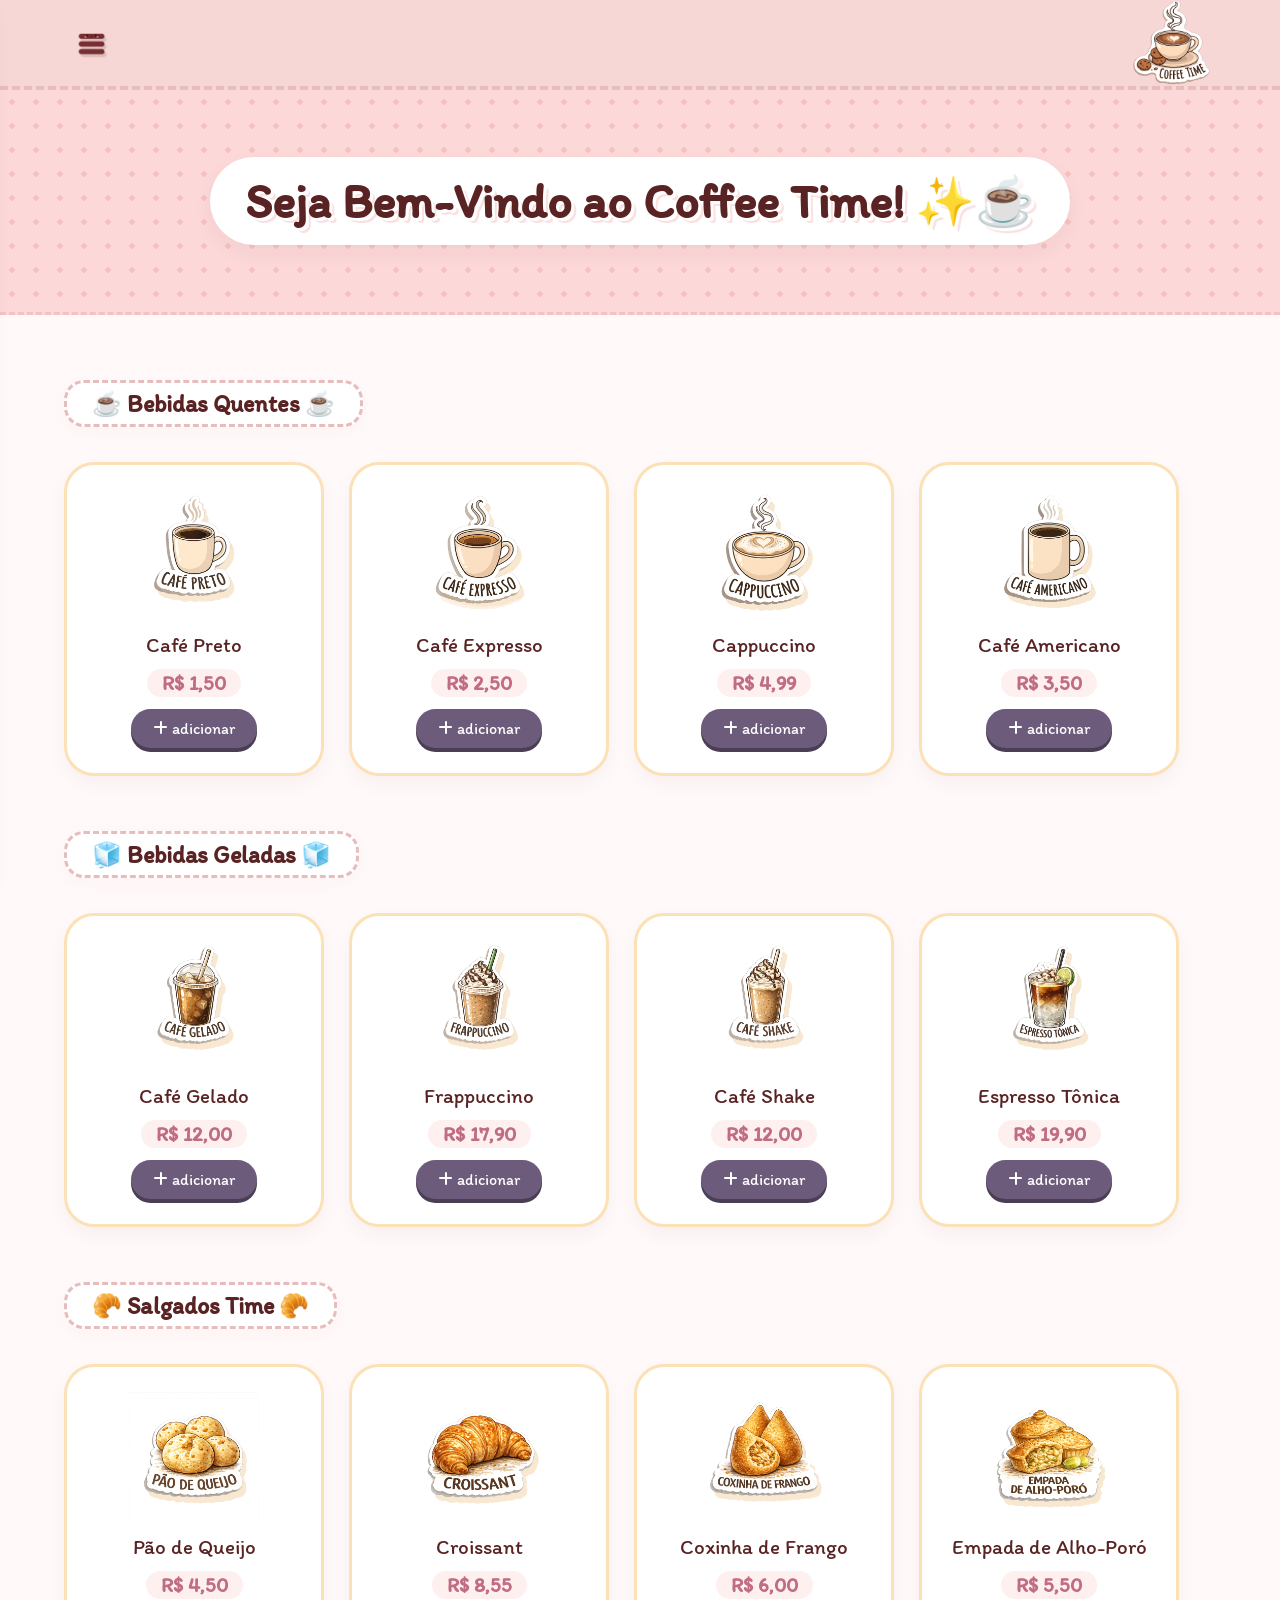
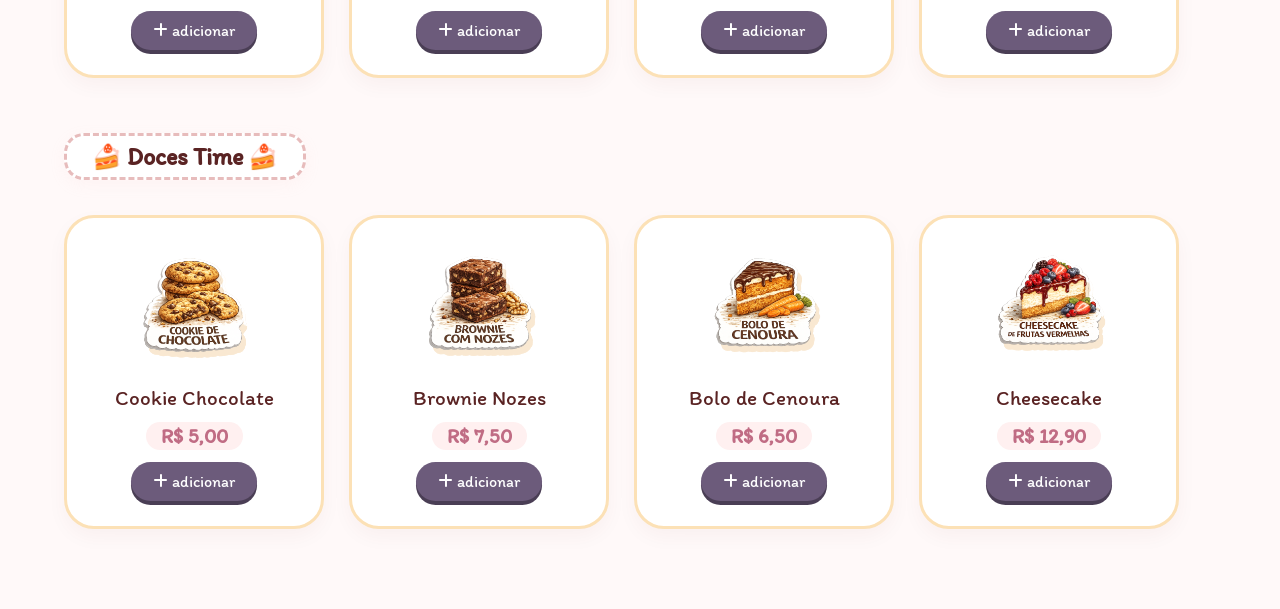
==== commit be4a4ba7: "Configurações" ====
--- a/index.html
+++ b/index.html
@@ -141,6 +141,11 @@
       <form id="formulario-config" class="formulario-estilo" onsubmit="return false;">
         
         <div class="item-config">
+          <label for="cfg-tema-escuro">🌙 Tema Escuro</label>
+          <input type="checkbox" id="cfg-tema-escuro">
+        </div>
+
+        <div class="item-config">
           <label for="cfg-notificacoes">🔔 Receber Promoções</label>
           <input type="checkbox" id="cfg-notificacoes" checked>
         </div>
@@ -212,18 +217,18 @@
       </div>
 
       <div class="dados-entrega-carrinho"
-        style="padding: 10px; background: #FFF5E4; border-radius: 10px; margin-top: 10px; font-family: 'Itim'; text-align: left;">
-        <h4 style="margin: 0 0 10px 0; color: #5A2323;">✨ Detalhes do Pedido</h4>
+        style="padding: 10px; background: var(--bg-carrinho-entrega); border-radius: 10px; margin-top: 10px; font-family: 'Itim'; text-align: left;">
+        <h4 style="margin: 0 0 10px 0; color: var(--cor-texto);">✨ Detalhes do Pedido</h4>
 
         <div style="margin-bottom: 8px;">
           <input type="text" id="cart-nome-cliente" placeholder="Seu Nome Completo"
-            style="width: 100%; padding: 6px; border: 1px solid #FCE1B6; border-radius: 5px;" required>
+            style="width: 100%; padding: 6px; border: 1px solid var(--borda-card); border-radius: 5px;" required>
         </div>
 
         <div style="margin-bottom: 8px;">
-          <label style="color: #5A2323;">Opção de Retirada:</label>
+          <label style="color: var(--cor-texto);">Opção de Retirada:</label>
           <select id="cart-tipo-entrega"
-            style="width: 100%; padding: 6px; border: 1px solid #FCE1B6; border-radius: 5px;">
+            style="width: 100%; padding: 6px; border: 1px solid var(--borda-card); border-radius: 5px;">
             <option value="Retirada">Retirada no Balcão 🏪</option>
             <option value="Delivery">Delivery / Entrega 🏍️</option>
           </select>
@@ -231,13 +236,13 @@
 
         <div id="bloco-endereco-entrega" style="margin-bottom: 8px; display: none;">
           <input type="text" id="cart-endereco-cliente" placeholder="Endereço de Entrega (Rua, Nº, Bairro)"
-            style="width: 100%; padding: 6px; border: 1px solid #FCE1B6; border-radius: 5px;">
+            style="width: 100%; padding: 6px; border: 1px solid var(--borda-card); border-radius: 5px;">
         </div>
 
         <div style="margin-bottom: 8px;">
-          <label style="color: #5A2323;">Forma de Pagamento:</label>
+          <label style="color: var(--cor-texto);">Forma de Pagamento:</label>
           <select id="cart-forma-pagamento"
-            style="width: 100%; padding: 6px; border: 1px solid #FCE1B6; border-radius: 5px;">
+            style="width: 100%; padding: 6px; border: 1px solid var(--borda-card); border-radius: 5px;">
             <option value="Pix">Pix ✨</option>
             <option value="Cartão">Cartão de Crédito/Débito 💳</option>
             <option value="Dinheiro">Dinheiro 💵</option>
--- a/style.css
+++ b/style.css
@@ -4,6 +4,34 @@
   Isso deixará o código mais organizado e menus confuso. 
   Bjs da Paula <3 */
 
+/* SISTEMA DE CORES COMPARTILHADAS (TEMA CLARO E ESCURO) */
+:root {
+  --bg-principal: #FFF9F9;
+  --bg-topo: #F7D6D6;
+  --borda-topo: #E7BCBC;
+  --bg-sidebar: #FFF0F0;
+  --bg-usuario-menu: #FADCA5;
+  --borda-usuario-menu: #E9B360;
+  --cor-texto: #5A2323;
+  --bg-card: #FFFFFF;
+  --borda-card: #FCE1B6;
+  --bg-carrinho-entrega: #FFF5E4;
+}
+
+/* VARIÁVEIS PARA O TEMA ESCURO */
+body.tema-escuro {
+  --bg-principal: #2E1A1A;
+  --bg-topo: #422828;
+  --borda-topo: #5C3A3A;
+  --bg-sidebar: #382020;
+  --bg-usuario-menu: #513629;
+  --borda-usuario-menu: #704F3D;
+  --cor-texto: #FFF0F0;
+  --bg-card: #3D2424;
+  --borda-card: #5C3D32;
+  --bg-carrinho-entrega: #4B3126;
+}
+
 /*CONFIGURAÇÕES GERAIS*/
 * {
   margin: 0;
@@ -17,15 +45,16 @@
 
 body {
   font-family: 'Itim', cursive, sans-serif;
-  background: #FFF9F9;
+  background: var(--bg-principal);
   overflow-x: hidden;
-  color: #5A2323;
+  color: var(--cor-texto);
+  transition: background 0.3s ease, color 0.3s ease;
 }
 
 /*HEADER / TOPO*/
 .topo {
   height: 90px;
-  background: #F7D6D6;
+  background: var(--bg-topo);
   display: flex;
   align-items: center;
   justify-content: space-between;
@@ -33,7 +62,7 @@
   position: sticky;
   top: 0;
   z-index: 1000;
-  border-bottom: 4px dashed #E7BCBC;
+  border-bottom: 4px dashed var(--borda-topo);
   /*Borda tracejada estilo craft*/
 }
 
@@ -75,7 +104,7 @@
   left: -280px;
   width: 260px;
   height: 100vh;
-  background: #FFF0F0;
+  background: var(--bg-sidebar);
   transition: all 0.4s cubic-bezier(0.175, 0.885, 0.32, 1.275);
   z-index: 9999;
   display: flex;
@@ -102,7 +131,7 @@
 
 .botao-fechar:hover {
   transform: scale(1.2) rotate(90deg);
-  color: #5A2323;
+  color: var(--cor-texto);
 }
 
 /*LINK DA SIDEBAR*/
@@ -110,10 +139,10 @@
   display: flex;
   align-items: center;
   gap: 12px;
-  background: #FADCA5;
+  background: var(--bg-usuario-menu);
   padding: 35px 20px;
   cursor: pointer;
-  border-bottom: 3px dashed #E9B360;
+  border-bottom: 3px dashed var(--borda-usuario-menu);
   border-radius: 0 30px 0 0;
 }
 
@@ -133,7 +162,7 @@
 
 .usuario-menu span {
   font-size: 1.125rem;
-  color: #5A2323;
+  color: var(--cor-texto);
   font-weight: bold;
 }
 
@@ -143,7 +172,7 @@
   align-items: center;
   gap: 15px;
   padding: 16px 22px;
-  color: #5A2323;
+  color: var(--cor-texto);
   text-decoration: none;
   font-size: 1.125rem; /* Mudado de 18px para relativo (1.125rem) */
   cursor: pointer;
@@ -154,8 +183,8 @@
 
 .sidebar a:hover,
 .link-menu-label:hover {
-  background-color: #F7D6D6;
-  color: #5A2323;
+  background-color: var(--bg-topo);
+  color: var(--cor-texto);
   transform: translateX(8px);
 }
 
@@ -178,6 +207,12 @@
   justify-content: center;
   padding: 30px;
   border-bottom: 3px dashed #F5C2C2;
+}
+
+body.tema-escuro .hero {
+  background-color: #4A3333;
+  background-image: radial-gradient(#5C3E3E 15%, transparent 16%);
+  border-bottom: 3px dashed #5C3E3E;
 }
 
 .hero h1 {
@@ -189,6 +224,12 @@
   padding: 15px 35px;
   border-radius: 50px;
   box-shadow: 0 8px 20px rgba(90, 35, 35, 0.05);
+}
+
+body.tema-escuro .hero h1 {
+  background: #3D2424;
+  color: #FFF0F0;
+  text-shadow: 3px 3px 0px #2E1A1A, 5px 5px 0px rgba(0, 0, 0, 0.3);
 }
 
 /*POPUPS E POPUP OVERLAYS COM RADIO BUTTONS*/
@@ -227,10 +268,11 @@
   animation: popupAparecer 0.4s cubic-bezier(0.175, 0.885, 0.32, 1.15);
 }
 
-/*A regra @keyframes permite controlar as etapas de uma animação especificando o visual do elemento em diferentes momentos. 
-Você determina o que acontece desde o início (0%)) até o final da animação (100%)
-Para um efeito de "pop-up", ele geralmente faz o elemento crescer do tamanho zero até o tamanho normal e surgir na tela, 
-podendo adicionar um efeito de "quicar" (bounce)*/
+body.tema-escuro .popup-conteudo {
+  background: #513629;
+  border: 4px solid #704F3D;
+}
+
 @keyframes popupAparecer {
   from {
     transform: scale(0.8);
@@ -245,12 +287,13 @@
 
 .titulo-popup {
   font-size: 1.625rem;
-  color: #5A2323;
+  color: var(--cor-texto);
   margin-bottom: 20px;
 }
 
 .texto-popup {
-  color: #723D3D;
+  color: var(--cor-texto);
+  opacity: 0.9;
   margin-bottom: 20px;
   font-size: 1rem;
 }
@@ -260,7 +303,7 @@
   top: 15px;
   right: 20px;
   font-size: 28px;
-  color: #5A2323;
+  color: var(--cor-texto);
   cursor: pointer;
   font-weight: bold;
   transition: transform 0.2s;
@@ -286,6 +329,13 @@
   transition: all 0.2s ease;
 }
 
+body.tema-escuro .formulario-estilo input,
+body.tema-escuro .textarea-contato {
+  background: #3D2424;
+  border: 2px solid #5C3D32;
+  color: #FFF0F0;
+}
+
 .formulario-estilo input:focus,
 .textarea-contato:focus {
   border-color: #C06C84;
@@ -331,8 +381,12 @@
   padding: 12px 5px;
   border-bottom: 1px dashed #ffffff;
   font-size: 1.1rem;
-  color: #5A2323;
+  color: var(--cor-texto);
   text-align: left;
+}
+
+body.tema-escuro .item-config {
+  border-bottom: 1px dashed #704F3D;
 }
 
 .item-config label {
@@ -367,6 +421,12 @@
   outline: none;
 }
 
+body.tema-escuro .seletor-config {
+  background-color: #3D2424;
+  border: 2px solid #5C3D32;
+  color: #FFF0F0;
+}
+
 /*Ajustes de redirecionamento interno dos links nos Popups*/
 .botoes-alternativos {
   display: flex;
@@ -377,7 +437,7 @@
 }
 
 .link-clicavel {
-  color: #723D3D;
+  color: var(--cor-texto);
   text-decoration: none;
   border-bottom: 2px dashed #C06C84;
   font-size: 1rem;
@@ -414,13 +474,13 @@
 }
 
 .conteudo-modal-acc {
-    background-color: white;
+    background-color: var(--bg-card);
     padding: 25px;
     border-radius: 20px;
     width: 90%;
     max-width: 360px;
     box-shadow: 0 10px 30px rgba(90, 35, 35, 0.15);
-    border: 3px solid #FCE1B6;
+    border: 3px solid var(--borda-card);
 }
 
 .topo-modal-acc {
@@ -428,12 +488,12 @@
     justify-content: space-between;
     align-items: center;
     margin-bottom: 20px;
-    border-bottom: 2px dashed #FCE1B6;
+    border-bottom: 2px dashed var(--borda-card);
     padding-bottom: 12px;
 }
 
 .topo-modal-acc h3 {
-    color: #5A2323;
+    color: var(--cor-texto);
     margin: 0;
     font-size: 1.25rem;
 }
@@ -453,6 +513,10 @@
     transition: all 0.2s;
 }
 
+body.tema-escuro .btn-fechar-acc {
+    background: #4A2E2E;
+}
+
 .btn-fechar-acc:hover {
     background: #C06C84;
     color: white;
@@ -464,9 +528,9 @@
     justify-content: space-between;
     align-items: center;
     padding: 14px 0;
-    border-bottom: 1px dashed #F5EBE6;
+    border-bottom: 1px dashed var(--borda-card);
     font-size: 1.125rem;
-    color: #5A2323;
+    color: var(--cor-texto);
 }
 
 .item-acc label { cursor: pointer; flex-grow: 1; }
@@ -539,7 +603,7 @@
 
 body.acc-alto-contraste img,
 body.acc-alto-contraste i {
-    filter: brightness(1.2) contrast(1.5) !important; /* Deixa os ícones/imagens super acesos */
+    filter: brightness(1.2) contrast(1.5) !important;
     background: transparent !important;
 }
 
@@ -551,9 +615,9 @@
 
 /* 2. Tamanho do Texto*/
 .grupo-botoes button {
-    background-color: #FFF0F0;
-    border: 2px solid #FCE1B6;
-    color: #5A2323;
+    background-color: var(--bg-sidebar);
+    border: 2px solid var(--borda-card);
+    color: var(--cor-texto);
     padding: 6px 14px;
     font-weight: bold;
     font-family: 'Itim', cursive;
@@ -565,7 +629,7 @@
 }
 
 .grupo-botoes button:hover {
-    background-color: #FCE1B6;
+    background-color: var(--borda-card);
     transform: scale(1.05);
 }
 
@@ -588,7 +652,6 @@
 }
 
 /*ACESSIBILIDADE (FOCO VISUAL)*/
-/* Cria uma borda visível ao navegar via teclado (Tab) */
 [tabindex="0"]:focus-visible,
 a:focus-visible,
 button:focus-visible,
@@ -599,7 +662,6 @@
   outline-offset: 3px;
 }
 
-/*Dá um feedback visual extra nos botões customizados quando focados*/
 .link-clicavel:focus-visible,
 .botao-menu:focus-visible,
 .botao-fechar:focus-visible,
@@ -621,13 +683,13 @@
 
 .titulo-categoria {
   display: inline-block;
-  background-color: #FFF;
-  color: #5A2323;
-  border: 3px dashed #F5C2C2;
+  background-color: var(--bg-card);
+  color: var(--cor-texto);
+  border: 3px dashed var(--borda-topo);
   border-radius: 20px;
   padding: 6px 25px;
-  font-size: 1.5rem; /* Equivalente a 24px */
-  box-shadow: 0 5px 15px rgba(245, 194, 194, 0.3);
+  font-size: 1.5rem;
+  box-shadow: 0 5px 15px rgba(245, 194, 194, 0.1);
 }
 
 /*SCROLL CONTAINER (CARROSSEL)*/
@@ -647,27 +709,26 @@
   -webkit-overflow-scrolling: touch;
 }
 
-/*Barra de rolagem horizontal*/
 .grid::-webkit-scrollbar {
   height: 8px;
 }
 
 .grid::-webkit-scrollbar-track {
-  background: #FFF0F0;
+  background: var(--bg-sidebar);
   border-radius: 10px;
 }
 
 .grid::-webkit-scrollbar-thumb {
-  background: #F7D6D6;
+  background: var(--borda-topo);
   border-radius: 10px;
-  border: 2px solid #FFF0F0;
+  border: 2px solid var(--bg-sidebar);
 }
 
 /*CARDS DOS PRODUTOS ESTILO ADESIVO/STICKER*/
 .card {
   flex: 0 0 260px;
   scroll-snap-align: center;
-  background: #FFF;
+  background: var(--bg-card);
   padding: 25px 20px;
   border-radius: 30px;
   text-align: center;
@@ -676,15 +737,15 @@
   align-items: center;
   justify-content: space-between;
   gap: 12px;
-  border: 3px solid #FCE1B6;
+  border: 3px solid var(--borda-card);
   box-shadow: 0 8px 20px rgba(90, 35, 35, 0.04);
   transition: all 0.3s cubic-bezier(0.175, 0.885, 0.32, 1.275);
 }
 
 .card:hover {
   transform: translateY(-8px) scale(1.02);
-  border-color: #F5C2C2;
-  box-shadow: 0 15px 30px rgba(245, 194, 194, 0.4);
+  border-color: var(--borda-topo);
+  box-shadow: 0 15px 30px rgba(245, 194, 194, 0.2);
 }
 
 .imagem-sticker {
@@ -700,7 +761,7 @@
 }
 
 .card h3 {
-  color: #5A2323;
+  color: var(--cor-texto);
   font-size: 1.3125rem;
   font-weight: normal;
 }
@@ -709,7 +770,7 @@
   color: #C06C84;
   font-size: 1.25rem;
   font-weight: bold;
-  background: #FFF0F0;
+  background: var(--bg-sidebar);
   padding: 2px 15px;
   border-radius: 30px;
 }
@@ -746,7 +807,6 @@
   width: 100%;
   height: 100%;
   background: rgba(90, 35, 35, 0.4);
-  /* Fundo escurinho leve atrás */
   display: flex;
   align-items: center;
   justify-content: center;
@@ -755,8 +815,8 @@
 }
 
 .conteudo-carrinho {
-  background: #FFFDF9;
-  border: 4px dashed #F5C2C2;
+  background: var(--bg-principal);
+  border: 4px dashed var(--borda-topo);
   border-radius: 30px;
   width: 100%;
   max-width: 420px;
@@ -769,19 +829,19 @@
   display: flex;
   justify-content: space-between;
   align-items: center;
-  border-bottom: 3px solid #FCE1B6;
+  border-bottom: 3px solid var(--borda-card);
   padding-bottom: 12px;
   margin-bottom: 15px;
 }
 
 .topo-carrinho h2 {
   font-size: 22px;
-  color: #5A2323;
+  color: var(--cor-texto);
   margin: 0;
 }
 
 #btn-fechar-carrinho {
-  background: #FFF0F0;
+  background: var(--bg-sidebar);
   border: none;
   color: #C06C84;
   font-size: 28px;
@@ -809,7 +869,8 @@
 
 .carrinho-vazio-txt {
   text-align: center;
-  color: #a18181;
+  color: var(--cor-texto);
+  opacity: 0.6;
   font-style: italic;
   padding: 20px 0;
 }
@@ -818,8 +879,8 @@
   display: flex;
   justify-content: space-between;
   font-size: 18px;
-  color: #5A2323;
-  border-top: 3px solid #FCE1B6;
+  color: var(--cor-texto);
+  border-top: 3px solid var(--borda-card);
   padding-top: 15px;
   margin-bottom: 20px;
 }
